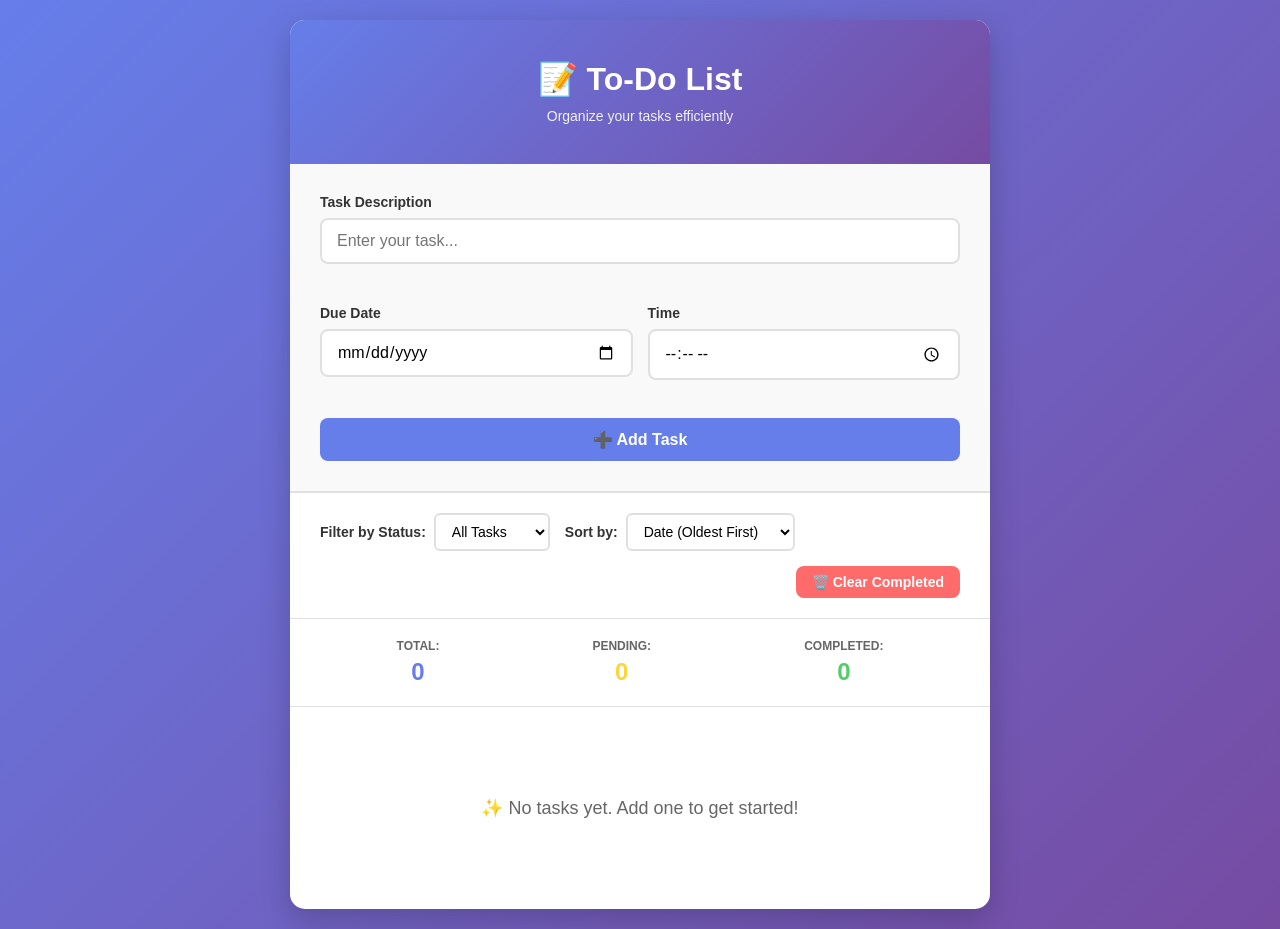
==== index.html @ 198cf1c5 "update" ====
<!DOCTYPE html>
<html lang="en">
<head>
    <meta charset="UTF-8">
    <meta name="viewport" content="width=device-width, initial-scale=1.0">
    <title>To-Do List App</title>
    <link rel="stylesheet" href="../css/style.css">
</head>
<body>
    <div class="container">
        <header class="header">
            <h1>📝 To-Do List</h1>
            <p class="subtitle">Organize your tasks efficiently</p>
        </header>
    
    <form id="todoForm" class="form-section">
            <div class="form-group">
                <label for="todoText">Task Description</label>
                <input 
                    type="text" 
                    id="todoText" 
                    placeholder="Enter your task..."
                    required
                    autocomplete="off"
                >
                <span class="error-message" id="textError"></span>
            </div>

            <div class="form-row">
                <div class="form-group">
                    <label for="todoDue">Due Date</label>
                    <input 
                        type="date" 
                        id="todoDue" 
                        required
                    >
                    <span class="error-message" id="dateError"></span>
                </div>

                <div class="form-group">
                    <label for="todoTime">Time</label>
                    <input 
                        type="time" 
                        id="todoTime" 
                        required
                    >
                    <span class="error-message" id="timeError"></span>
                </div>
            </div>

            <button type="submit" class="btn btn-primary">➕ Add Task</button>
        </form>

        <div class="filter-section">
            <div class="filter-group">
                <label for="filterStatus">Filter by Status:</label>
                <select id="filterStatus" class="filter-select">
                    <option value="all">All Tasks</option>
                    <option value="pending">Pending</option>
                    <option value="completed">Completed</option>
                </select>
            </div>

            <div class="filter-group">
                <label for="sortBy">Sort by:</label>
                <select id="sortBy" class="filter-select">
                    <option value="date-asc">Date (Oldest First)</option>
                    <option value="date-desc">Date (Newest First)</option>
                    <option value="name-asc">Name (A-Z)</option>
                    <option value="name-desc">Name (Z-A)</option>
                </select>
            </div>

            <button id="clearAllBtn" class="btn btn-danger btn-small">🗑️ Clear Completed</button>
        </div>


        <div class="stats-section">
            <div class="stat">
                <span class="stat-label">Total:</span>
                <span class="stat-value" id="totalCount">0</span>
            </div>
            <div class="stat">
                <span class="stat-label">Pending:</span>
                <span class="stat-value pending" id="pendingCount">0</span>
            </div>
            <div class="stat">
                <span class="stat-label">Completed:</span>
                <span class="stat-value completed" id="completedCount">0</span>
            </div>
        </div>

        <div class="list-container">
            <ul id="todoList" class="todo-list"></ul>
            <div id="emptyMessage" class="empty-message">
                <p>✨ No tasks yet. Add one to get started!</p>
            </div>
        </div>
    </div>

    <script src="script.js"></script>
</body>
</html>
---- css/style.css ----
* {
    margin: 0;
    padding: 0;
    box-sizing: border-box;
}

:root {
    --primary-color: #667eea;
    --primary-dark: #5568d3;
    --secondary-color: #764ba2;
    --danger-color: #ff6b6b;
    --danger-dark: #e63946;
    --success-color: #51cf66;
    --warning-color: #ffd43b;
    --light-bg: #f9f9f9;
    --border-color: #e0e0e0;
    --text-dark: #333;
    --text-light: #666;
    --shadow: 0 2px 8px rgba(0, 0, 0, 0.1);
    --shadow-lg: 0 10px 30px rgba(0, 0, 0, 0.2);
}

body {
    font-family: 'Segoe UI', Tahoma, Geneva, Verdana, sans-serif;
    background: linear-gradient(135deg, var(--primary-color) 0%, var(--secondary-color) 100%);
    min-height: 100vh;
    padding: 20px;
    color: var(--text-dark);
}

.container {
    max-width: 700px;
    margin: 0 auto;
    background: white;
    border-radius: 15px;
    box-shadow: var(--shadow-lg);
    overflow: hidden;
}

/* Header */
.header {
    background: linear-gradient(135deg, var(--primary-color) 0%, var(--secondary-color) 100%);
    color: white;
    padding: 40px 30px;
    text-align: center;
}

.header h1 {
    font-size: 32px;
    margin-bottom: 10px;
}

.subtitle {
    font-size: 14px;
    opacity: 0.9;
}

/* Form Section */
.form-section {
    padding: 30px;
    background: var(--light-bg);
    border-bottom: 2px solid var(--border-color);
}

.form-group {
    margin-bottom: 20px;
}

.form-group:last-child {
    margin-bottom: 0;
}

.form-row {
    display: grid;
    grid-template-columns: 1fr 1fr;
    gap: 15px;
}

.form-group label {
    display: block;
    margin-bottom: 8px;
    font-weight: 600;
    color: var(--text-dark);
    font-size: 14px;
}

.form-group input {
    width: 100%;
    padding: 12px 15px;
    border: 2px solid var(--border-color);
    border-radius: 8px;
    font-size: 16px;
    transition: all 0.3s;
    font-family: inherit;
}

.form-group input[type="time"] {
    cursor: pointer;
}

.form-group input:focus {
    outline: none;
    border-color: var(--primary-color);
    box-shadow: 0 0 0 3px rgba(102, 126, 234, 0.1);
}

.form-group input.error {
    border-color: var(--danger-color);
}

.error-message {
    display: block;
    color: var(--danger-color);
    font-size: 12px;
    margin-top: 5px;
    min-height: 16px;
}

/* Buttons */
.btn {
    padding: 12px 24px;
    border: none;
    border-radius: 8px;
    font-size: 16px;
    font-weight: 600;
    cursor: pointer;
    transition: all 0.3s;
    font-family: inherit;
    display: inline-block;
}

.btn-primary {
    width: 100%;
    background: var(--primary-color);
    color: white;
}

.btn-primary:hover {
    background: var(--primary-dark);
    transform: translateY(-2px);
    box-shadow: var(--shadow);
}

.btn-primary:active {
    transform: translateY(0);
}

.btn-danger {
    background: var(--danger-color);
    color: white;
}

.btn-danger:hover {
    background: var(--danger-dark);
}

.btn-small {
    padding: 8px 16px;
    font-size: 14px;
}

.btn-secondary {
    background: var(--success-color);
    color: white;
    padding: 8px 12px;
    font-size: 14px;
}

.btn-secondary:hover {
    opacity: 0.9;
}

/* Filter Section */
.filter-section {
    padding: 20px 30px;
    background: white;
    border-bottom: 1px solid var(--border-color);
    display: flex;
    gap: 15px;
    flex-wrap: wrap;
    align-items: center;
}

.filter-group {
    display: flex;
    align-items: center;
    gap: 8px;
}

.filter-group label {
    font-size: 14px;
    font-weight: 600;
    color: var(--text-dark);
    white-space: nowrap;
}

.filter-select {
    padding: 8px 12px;
    border: 2px solid var(--border-color);
    border-radius: 6px;
    font-size: 14px;
    background: white;
    cursor: pointer;
    transition: border-color 0.3s;
}

.filter-select:hover {
    border-color: var(--primary-color);
}

.filter-select:focus {
    outline: none;
    border-color: var(--primary-color);
}

#clearAllBtn {
    margin-left: auto;
}

/* Stats Section */
.stats-section {
    padding: 20px 30px;
    background: white;
    display: flex;
    justify-content: space-around;
    border-bottom: 1px solid var(--border-color);
}

.stat {
    text-align: center;
}

.stat-label {
    display: block;
    font-size: 12px;
    color: var(--text-light);
    font-weight: 600;
    margin-bottom: 5px;
    text-transform: uppercase;
}

.stat-value {
    display: block;
    font-size: 24px;
    font-weight: 700;
    color: var(--primary-color);
}

.stat-value.pending {
    color: var(--warning-color);
}

.stat-value.completed {
    color: var(--success-color);
}

/* List Container */
.list-container {
    padding: 30px;
    min-height: 200px;
}

.todo-list {
    list-style: none;
}

.todo-item {
    display: flex;
    align-items: center;
    gap: 12px;
    padding: 15px;
    background: var(--light-bg);
    border-radius: 8px;
    margin-bottom: 12px;
    transition: all 0.3s;
    border-left: 4px solid var(--primary-color);
}

.todo-item:hover {
    background: #f0f0f0;
    transform: translateX(5px);
    box-shadow: var(--shadow);
}

.todo-item.completed {
    opacity: 0.7;
    border-left-color: var(--success-color);
}

.todo-checkbox {
    width: 22px;
    height: 22px;
    cursor: pointer;
    accent-color: var(--primary-color);
    flex-shrink: 0;
}

.todo-item.completed .todo-checkbox {
    accent-color: var(--success-color);
}

.todo-content {
    flex: 1;
}

.todo-text {
    color: var(--text-dark);
    font-size: 16px;
    font-weight: 500;
    margin-bottom: 5px;
    word-break: break-word;
}

.todo-item.completed .todo-text {
    text-decoration: line-through;
    color: var(--text-light);
}

.todo-date {
    font-size: 13px;
    color: var(--text-light);
    display: flex;
    align-items: center;
    gap: 5px;
}

.todo-status {
    display: inline-block;
    padding: 4px 8px;
    border-radius: 4px;
    font-size: 12px;
    font-weight: 600;
    text-transform: uppercase;
}

.todo-item .todo-status {
    background: var(--warning-color);
    color: #333;
}

.todo-item.completed .todo-status {
    background: var(--success-color);
    color: white;
}

.todo-actions {
    display: flex;
    gap: 8px;
    flex-shrink: 0;
}

.btn-delete {
    padding: 6px 10px;
    background: var(--danger-color);
    color: white;
    border: none;
    border-radius: 5px;
    cursor: pointer;
    font-size: 13px;
    transition: all 0.3s;
    font-weight: 600;
}

.btn-delete:hover {
    background: var(--danger-dark);
    transform: scale(1.05);
}

/* Empty Message */
.empty-message {
    text-align: center;
    padding: 60px 20px;
    color: var(--text-light);
}

.empty-message p {
    font-size: 18px;
}

/* Responsive Design */
@media (max-width: 600px) {
    .container {
        border-radius: 10px;
    }

    .header {
        padding: 30px 20px;
    }

    .header h1 {
        font-size: 26px;
    }

    .form-section {
        padding: 20px;
    }

    .form-row {
        grid-template-columns: 1fr;
    }

    .filter-section {
        padding: 15px;
        flex-direction: column;
        align-items: stretch;
    }

    .filter-group {
        flex-direction: column;
        align-items: flex-start;
    }

    .filter-select {
        width: 100%;
    }

    #clearAllBtn {
        width: 100%;
        margin-left: 0;
    }

    .stats-section {
        padding: 15px;
        gap: 10px;
    }

    .list-container {
        padding: 20px;
    }

    .todo-item {
        flex-wrap: wrap;
    }

    .todo-actions {
        width: 100%;
        justify-content: flex-end;
    }
}

/* Animations */
@keyframes slideIn {
    from {
        opacity: 0;
        transform: translateY(-10px);
    }
    to {
        opacity: 1;
        transform: translateY(0);
    }
}

.todo-item {
    animation: slideIn 0.3s ease-out;
}
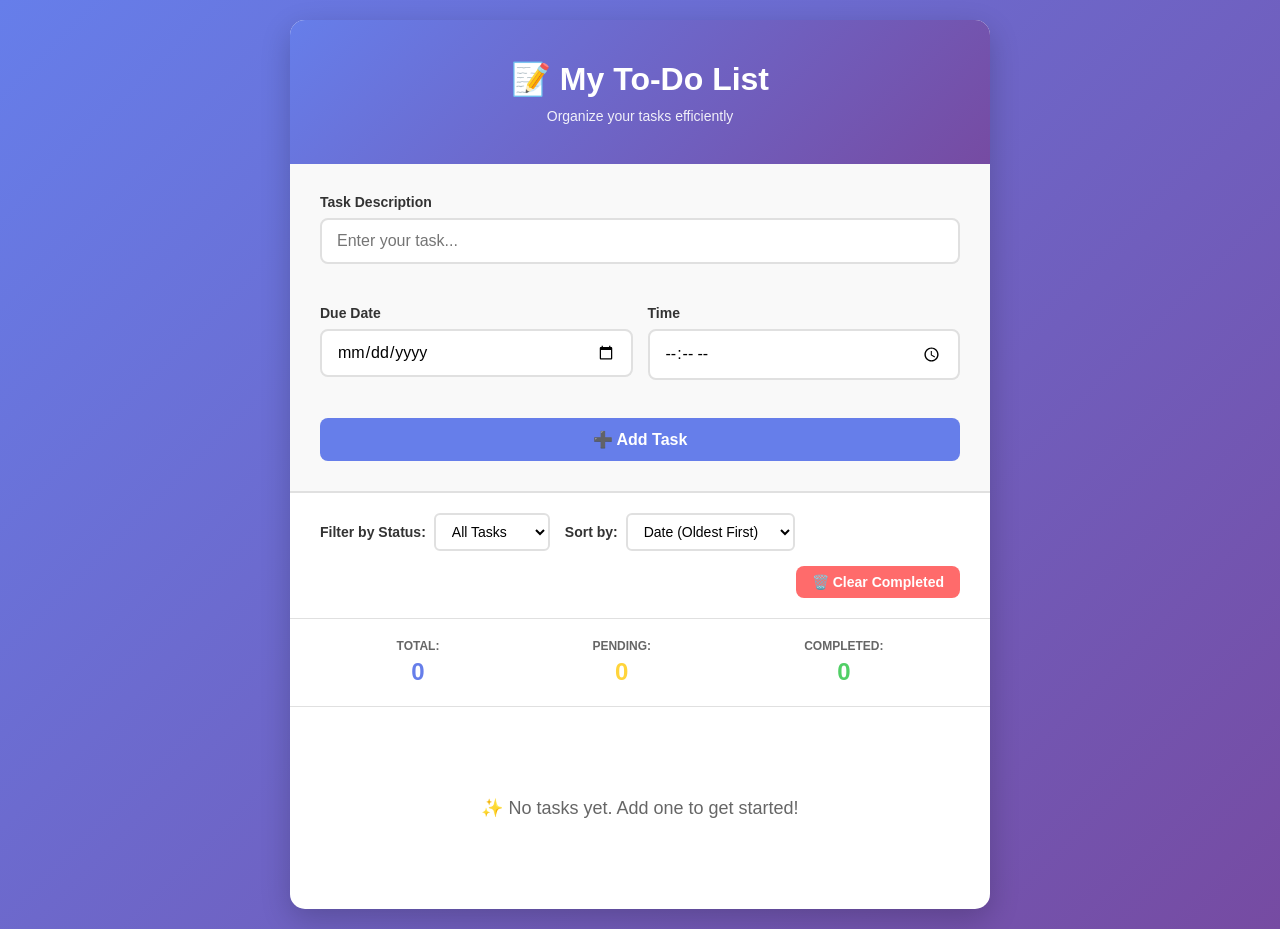
==== commit 170f2189: "Fix bug: Remove duplicate script tag in index.html to ensure CSS and JS load correctly" ====
--- a/index.html
+++ b/index.html
@@ -4,16 +4,18 @@
     <meta charset="UTF-8">
     <meta name="viewport" content="width=device-width, initial-scale=1.0">
     <title>To-Do List App</title>
-    <link rel="stylesheet" href="../css/style.css">
+    <link rel="stylesheet" href="css/style.css">
+    <script src="js/script.js"></script>
 </head>
 <body>
     <div class="container">
         <header class="header">
-            <h1>📝 To-Do List</h1>
+            <h1>📝 My To-Do List</h1>
             <p class="subtitle">Organize your tasks efficiently</p>
         </header>
-    
-    <form id="todoForm" class="form-section">
+
+        <!-- Form Input -->
+        <form id="todoForm" class="form-section">
             <div class="form-group">
                 <label for="todoText">Task Description</label>
                 <input 
@@ -51,6 +53,7 @@
             <button type="submit" class="btn btn-primary">➕ Add Task</button>
         </form>
 
+        <!-- Filter Section -->
         <div class="filter-section">
             <div class="filter-group">
                 <label for="filterStatus">Filter by Status:</label>
@@ -74,7 +77,7 @@
             <button id="clearAllBtn" class="btn btn-danger btn-small">🗑️ Clear Completed</button>
         </div>
 
-
+        <!-- Stats Section -->
         <div class="stats-section">
             <div class="stat">
                 <span class="stat-label">Total:</span>
@@ -90,6 +93,7 @@
             </div>
         </div>
 
+        <!-- To-Do List -->
         <div class="list-container">
             <ul id="todoList" class="todo-list"></ul>
             <div id="emptyMessage" class="empty-message">
@@ -97,7 +101,5 @@
             </div>
         </div>
     </div>
-
-    <script src="script.js"></script>
 </body>
 </html>
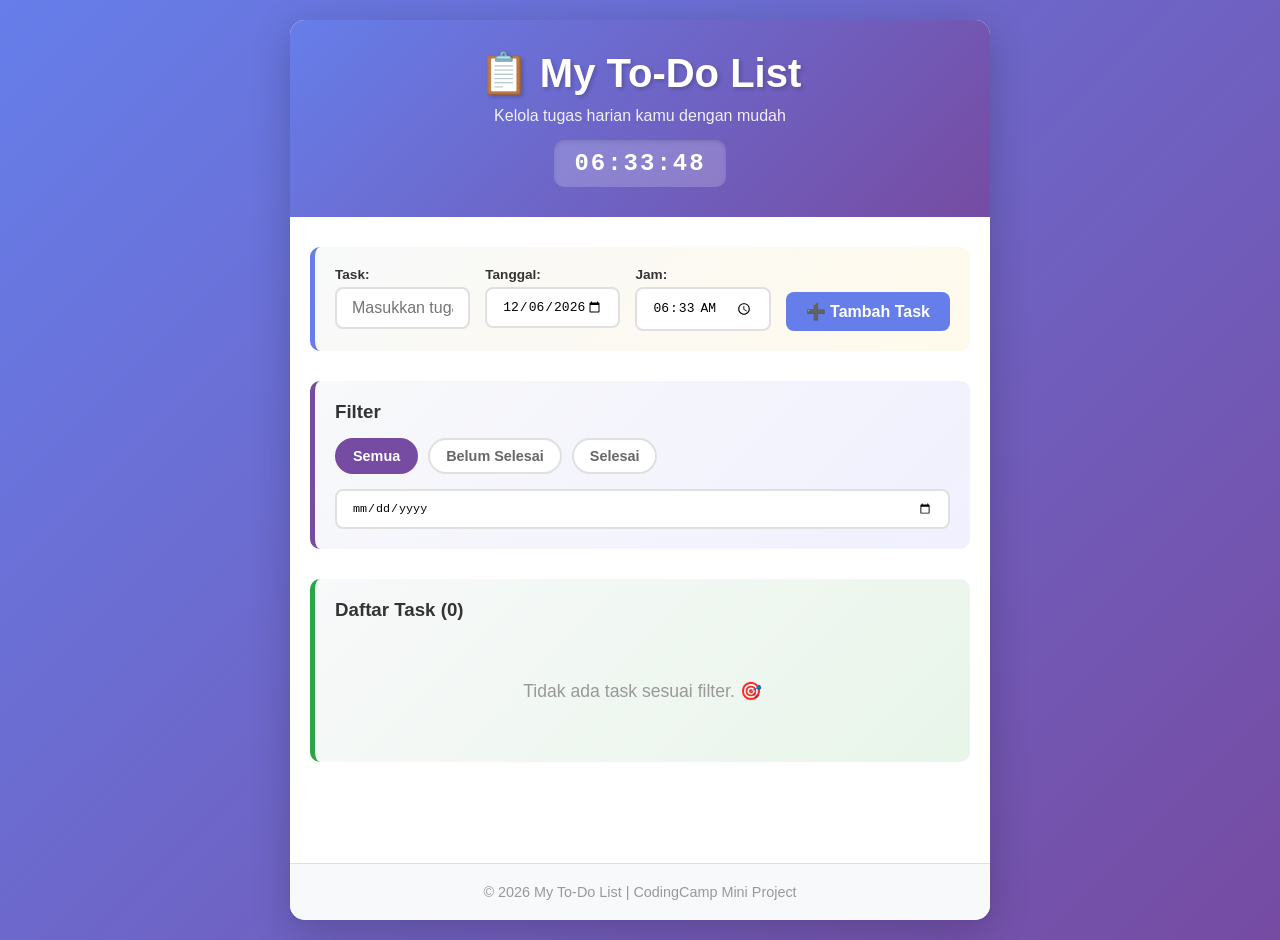
==== commit 524d85c2: "Merge branch and resolve conflicts" ====
--- a/index.html
+++ b/index.html
@@ -1,105 +1,85 @@
 <!DOCTYPE html>
-<html lang="en">
+<html lang="id">
 <head>
     <meta charset="UTF-8">
     <meta name="viewport" content="width=device-width, initial-scale=1.0">
-    <title>To-Do List App</title>
+    <title>My To-Do List</title>
     <link rel="stylesheet" href="css/style.css">
-    <script src="js/script.js"></script>
 </head>
 <body>
     <div class="container">
-        <header class="header">
-            <h1>📝 My To-Do List</h1>
-            <p class="subtitle">Organize your tasks efficiently</p>
+        <header>
+            <h1>📋 My To-Do List</h1>
+            <p>Kelola tugas harian kamu dengan mudah</p>
+            <div id="currentTime" class="current-time">00:00:00</div>
         </header>
 
-        <!-- Form Input -->
-        <form id="todoForm" class="form-section">
-            <div class="form-group">
-                <label for="todoText">Task Description</label>
+        <main>
+            <!-- Form Input -->
+            <section class="input-section">
+                <form id="todoForm">
+                    <div class="form-group">
+                        <label for="todoInput">Task:</label>
+                        <input 
+                            type="text" 
+                            id="todoInput" 
+                            placeholder="Masukkan tugas baru..."
+                            required
+                        >
+                    </div>
+
+                    <div class="form-group">
+                        <label for="todoDate">Tanggal:</label>
+                        <input 
+                            type="date" 
+                            id="todoDate" 
+                            required
+                        >
+                    </div>
+
+                    <div class="form-group">
+                        <label for="todoTime">Jam:</label>
+                        <input 
+                            type="time" 
+                            id="todoTime" 
+                            required
+                        >
+                    </div>
+
+                    <button type="submit" class="btn btn-add">➕ Tambah Task</button>
+                </form>
+            </section>
+
+            <!-- Filter Section -->
+            <section class="filter-section">
+                <h3>Filter</h3>
+                <div class="filter-buttons">
+                    <button class="filter-btn active" data-filter="all">Semua</button>
+                    <button class="filter-btn" data-filter="pending">Belum Selesai</button>
+                    <button class="filter-btn" data-filter="completed">Selesai</button>
+                </div>
                 <input 
-                    type="text" 
-                    id="todoText" 
-                    placeholder="Enter your task..."
-                    required
-                    autocomplete="off"
+                    type="date" 
+                    id="filterDate" 
+                    class="filter-date" 
+                    placeholder="Filter berdasarkan tanggal"
                 >
-                <span class="error-message" id="textError"></span>
-            </div>
+            </section>
 
-            <div class="form-row">
-                <div class="form-group">
-                    <label for="todoDue">Due Date</label>
-                    <input 
-                        type="date" 
-                        id="todoDue" 
-                        required
-                    >
-                    <span class="error-message" id="dateError"></span>
+            <!-- To-Do List Display -->
+            <section class="todo-list-section">
+                <h3>Daftar Task (<span id="taskCount">0</span>)</h3>
+                <div id="todoList" class="todo-list">
+                    <p class="empty-message">Belum ada task. Mulai tambah task sekarang! 🎯</p>
                 </div>
+            </section>
+        </main>
 
-                <div class="form-group">
-                    <label for="todoTime">Time</label>
-                    <input 
-                        type="time" 
-                        id="todoTime" 
-                        required
-                    >
-                    <span class="error-message" id="timeError"></span>
-                </div>
-            </div>
+        <footer>
+            <p>&copy; 2026 My To-Do List | CodingCamp Mini Project</p>
+        </footer>
+    </div>
 
-            <button type="submit" class="btn btn-primary">➕ Add Task</button>
-        </form>
-
-        <!-- Filter Section -->
-        <div class="filter-section">
-            <div class="filter-group">
-                <label for="filterStatus">Filter by Status:</label>
-                <select id="filterStatus" class="filter-select">
-                    <option value="all">All Tasks</option>
-                    <option value="pending">Pending</option>
-                    <option value="completed">Completed</option>
-                </select>
-            </div>
-
-            <div class="filter-group">
-                <label for="sortBy">Sort by:</label>
-                <select id="sortBy" class="filter-select">
-                    <option value="date-asc">Date (Oldest First)</option>
-                    <option value="date-desc">Date (Newest First)</option>
-                    <option value="name-asc">Name (A-Z)</option>
-                    <option value="name-desc">Name (Z-A)</option>
-                </select>
-            </div>
-
-            <button id="clearAllBtn" class="btn btn-danger btn-small">🗑️ Clear Completed</button>
-        </div>
-
-        <!-- Stats Section -->
-        <div class="stats-section">
-            <div class="stat">
-                <span class="stat-label">Total:</span>
-                <span class="stat-value" id="totalCount">0</span>
-            </div>
-            <div class="stat">
-                <span class="stat-label">Pending:</span>
-                <span class="stat-value pending" id="pendingCount">0</span>
-            </div>
-            <div class="stat">
-                <span class="stat-label">Completed:</span>
-                <span class="stat-value completed" id="completedCount">0</span>
-            </div>
-        </div>
-
-        <!-- To-Do List -->
-        <div class="list-container">
-            <ul id="todoList" class="todo-list"></ul>
-            <div id="emptyMessage" class="empty-message">
-                <p>✨ No tasks yet. Add one to get started!</p>
-            </div>
-        </div>
-    </div>
+    <script src="js/script.js"></script>
 </body>
 </html>
--- a/css/style.css
+++ b/css/style.css
@@ -1,31 +1,18 @@
+/* ============================================
+   GLOBAL STYLES
+   ============================================ */
+
 * {
     margin: 0;
     padding: 0;
     box-sizing: border-box;
 }
 
-:root {
-    --primary-color: #667eea;
-    --primary-dark: #5568d3;
-    --secondary-color: #764ba2;
-    --danger-color: #ff6b6b;
-    --danger-dark: #e63946;
-    --success-color: #51cf66;
-    --warning-color: #ffd43b;
-    --light-bg: #f9f9f9;
-    --border-color: #e0e0e0;
-    --text-dark: #333;
-    --text-light: #666;
-    --shadow: 0 2px 8px rgba(0, 0, 0, 0.1);
-    --shadow-lg: 0 10px 30px rgba(0, 0, 0, 0.2);
-}
-
 body {
     font-family: 'Segoe UI', Tahoma, Geneva, Verdana, sans-serif;
-    background: linear-gradient(135deg, var(--primary-color) 0%, var(--secondary-color) 100%);
+    background: linear-gradient(135deg, #667eea 0%, #764ba2 100%);
     min-height: 100vh;
     padding: 20px;
-    color: var(--text-dark);
 }
 
 .container {
@@ -33,270 +20,261 @@
     margin: 0 auto;
     background: white;
     border-radius: 15px;
-    box-shadow: var(--shadow-lg);
+    box-shadow: 0 10px 40px rgba(0, 0, 0, 0.2);
     overflow: hidden;
-}
-
-/* Header */
-.header {
-    background: linear-gradient(135deg, var(--primary-color) 0%, var(--secondary-color) 100%);
+    display: flex;
+    flex-direction: column;
+    min-height: 100vh;
+}
+
+/* ============================================
+   HEADER
+   ============================================ */
+
+header {
+    background: linear-gradient(135deg, #667eea 0%, #764ba2 100%);
     color: white;
-    padding: 40px 30px;
+    padding: 30px 20px;
     text-align: center;
-}
-
-.header h1 {
-    font-size: 32px;
+    position: relative;
+}
+
+header h1 {
+    font-size: 2.5em;
     margin-bottom: 10px;
-}
-
-.subtitle {
-    font-size: 14px;
+    text-shadow: 2px 2px 4px rgba(0, 0, 0, 0.2);
+}
+
+header p {
+    font-size: 1em;
     opacity: 0.9;
+    margin-bottom: 15px;
+}
+
+.current-time {
+    font-size: 1.5em;
+    font-weight: bold;
+    font-family: 'Courier New', monospace;
+    background: rgba(255, 255, 255, 0.2);
+    padding: 10px 20px;
+    border-radius: 10px;
+    display: inline-block;
+    letter-spacing: 2px;
+    box-shadow: inset 0 2px 4px rgba(0, 0, 0, 0.1);
+}
+
+/* ============================================
+   MAIN CONTENT
+   ============================================ */
+
+main {
+    flex: 1;
+    padding: 30px 20px;
 }
 
 /* Form Section */
-.form-section {
-    padding: 30px;
-    background: var(--light-bg);
-    border-bottom: 2px solid var(--border-color);
+.input-section {
+    margin-bottom: 30px;
+    padding: 20px;
+    background: linear-gradient(135deg, #f8f9fa 0%, #fffaeb 100%);
+    border-radius: 10px;
+    border-left: 5px solid #667eea;
+}
+
+#todoForm {
+    display: flex;
+    gap: 15px;
+    flex-wrap: wrap;
 }
 
 .form-group {
-    margin-bottom: 20px;
-}
-
-.form-group:last-child {
-    margin-bottom: 0;
-}
-
-.form-row {
-    display: grid;
-    grid-template-columns: 1fr 1fr;
-    gap: 15px;
+    flex: 1;
+    min-width: 120px;
+    display: flex;
+    flex-direction: column;
 }
 
 .form-group label {
-    display: block;
-    margin-bottom: 8px;
-    font-weight: 600;
-    color: var(--text-dark);
-    font-size: 14px;
+    font-size: 0.85em;
+    color: #333;
+    font-weight: 600;
+    margin-bottom: 5px;
 }
 
 .form-group input {
-    width: 100%;
-    padding: 12px 15px;
-    border: 2px solid var(--border-color);
+    padding: 10px 15px;
+    border: 2px solid #e0e0e0;
     border-radius: 8px;
-    font-size: 16px;
+    font-size: 1em;
     transition: all 0.3s;
-    font-family: inherit;
-}
-
-.form-group input[type="time"] {
-    cursor: pointer;
 }
 
 .form-group input:focus {
     outline: none;
-    border-color: var(--primary-color);
-    box-shadow: 0 0 0 3px rgba(102, 126, 234, 0.1);
-}
-
-.form-group input.error {
-    border-color: var(--danger-color);
-}
-
-.error-message {
-    display: block;
-    color: var(--danger-color);
-    font-size: 12px;
-    margin-top: 5px;
-    min-height: 16px;
-}
-
-/* Buttons */
+    border-color: #667eea;
+    box-shadow: 0 0 5px rgba(102, 126, 234, 0.3);
+}
+
 .btn {
-    padding: 12px 24px;
+    padding: 10px 20px;
     border: none;
     border-radius: 8px;
-    font-size: 16px;
+    font-size: 1em;
     font-weight: 600;
     cursor: pointer;
     transition: all 0.3s;
-    font-family: inherit;
-    display: inline-block;
-}
-
-.btn-primary {
-    width: 100%;
-    background: var(--primary-color);
+    align-self: flex-end;
+}
+
+.btn-add {
+    background: #667eea;
     color: white;
-}
-
-.btn-primary:hover {
-    background: var(--primary-dark);
+    flex: 0 0 auto;
+}
+
+.btn-add:hover {
+    background: #5568d3;
     transform: translateY(-2px);
-    box-shadow: var(--shadow);
-}
-
-.btn-primary:active {
+    box-shadow: 0 5px 15px rgba(102, 126, 234, 0.4);
+}
+
+.btn-add:active {
     transform: translateY(0);
-}
-
-.btn-danger {
-    background: var(--danger-color);
-    color: white;
-}
-
-.btn-danger:hover {
-    background: var(--danger-dark);
-}
-
-.btn-small {
-    padding: 8px 16px;
-    font-size: 14px;
-}
-
-.btn-secondary {
-    background: var(--success-color);
-    color: white;
-    padding: 8px 12px;
-    font-size: 14px;
-}
-
-.btn-secondary:hover {
-    opacity: 0.9;
 }
 
 /* Filter Section */
 .filter-section {
-    padding: 20px 30px;
+    margin-bottom: 30px;
+    padding: 20px;
+    background: linear-gradient(135deg, #f8f9fa 0%, #f0f0ff 100%);
+    border-radius: 10px;
+    border-left: 5px solid #764ba2;
+}
+
+.filter-section h3 {
+    margin-bottom: 15px;
+    color: #333;
+}
+
+.filter-buttons {
+    display: flex;
+    gap: 10px;
+    margin-bottom: 15px;
+    flex-wrap: wrap;
+}
+
+.filter-btn {
+    padding: 8px 16px;
+    border: 2px solid #e0e0e0;
     background: white;
-    border-bottom: 1px solid var(--border-color);
-    display: flex;
-    gap: 15px;
-    flex-wrap: wrap;
-    align-items: center;
-}
-
-.filter-group {
-    display: flex;
-    align-items: center;
-    gap: 8px;
-}
-
-.filter-group label {
-    font-size: 14px;
-    font-weight: 600;
-    color: var(--text-dark);
-    white-space: nowrap;
-}
-
-.filter-select {
-    padding: 8px 12px;
-    border: 2px solid var(--border-color);
-    border-radius: 6px;
-    font-size: 14px;
-    background: white;
+    border-radius: 20px;
     cursor: pointer;
+    font-size: 0.9em;
+    font-weight: 600;
+    color: #666;
+    transition: all 0.3s;
+}
+
+.filter-btn:hover {
+    border-color: #764ba2;
+    color: #764ba2;
+}
+
+.filter-btn.active {
+    background: #764ba2;
+    color: white;
+    border-color: #764ba2;
+}
+
+.filter-date {
+    width: 100%;
+    padding: 10px 15px;
+    border: 2px solid #e0e0e0;
+    border-radius: 8px;
+    font-size: 0.9em;
     transition: border-color 0.3s;
 }
 
-.filter-select:hover {
-    border-color: var(--primary-color);
-}
-
-.filter-select:focus {
+.filter-date:focus {
     outline: none;
-    border-color: var(--primary-color);
-}
-
-#clearAllBtn {
-    margin-left: auto;
-}
-
-/* Stats Section */
-.stats-section {
-    padding: 20px 30px;
-    background: white;
-    display: flex;
-    justify-content: space-around;
-    border-bottom: 1px solid var(--border-color);
-}
-
-.stat {
-    text-align: center;
-}
-
-.stat-label {
-    display: block;
-    font-size: 12px;
-    color: var(--text-light);
-    font-weight: 600;
-    margin-bottom: 5px;
-    text-transform: uppercase;
-}
-
-.stat-value {
-    display: block;
-    font-size: 24px;
-    font-weight: 700;
-    color: var(--primary-color);
-}
-
-.stat-value.pending {
-    color: var(--warning-color);
-}
-
-.stat-value.completed {
-    color: var(--success-color);
-}
-
-/* List Container */
-.list-container {
-    padding: 30px;
-    min-height: 200px;
+    border-color: #764ba2;
+}
+
+/* To-Do List Section */
+.todo-list-section {
+    padding: 20px;
+    background: linear-gradient(135deg, #f8f9fa 0%, #e8f5e9 100%);
+    border-radius: 10px;
+    border-left: 5px solid #28a745;
+}
+
+.todo-list-section h3 {
+    margin-bottom: 20px;
+    color: #333;
 }
 
 .todo-list {
-    list-style: none;
-}
-
+    display: flex;
+    flex-direction: column;
+    gap: 12px;
+}
+
+/* To-Do Item */
 .todo-item {
     display: flex;
     align-items: center;
     gap: 12px;
     padding: 15px;
-    background: var(--light-bg);
+    background: linear-gradient(135deg, #ffffff 0%, #f9f9ff 100%);
     border-radius: 8px;
-    margin-bottom: 12px;
+    border-left: 4px solid #667eea;
+    border-right: 2px solid #e8e8ff;
+    box-shadow: 0 2px 8px rgba(102, 126, 234, 0.15);
     transition: all 0.3s;
-    border-left: 4px solid var(--primary-color);
+    animation: slideIn 0.3s ease-out;
+}
+
+@keyframes slideIn {
+    from {
+        opacity: 0;
+        transform: translateX(-20px);
+    }
+    to {
+        opacity: 1;
+        transform: translateX(0);
+    }
 }
 
 .todo-item:hover {
-    background: #f0f0f0;
+    box-shadow: 0 6px 16px rgba(102, 126, 234, 0.25);
     transform: translateX(5px);
-    box-shadow: var(--shadow);
+    border-right-color: #667eea;
 }
 
 .todo-item.completed {
-    opacity: 0.7;
-    border-left-color: var(--success-color);
+    border-left-color: #28a745;
+    background: linear-gradient(135deg, #f0f7f0 0%, #e8f5e9 100%);
+    box-shadow: 0 2px 8px rgba(40, 167, 69, 0.15);
+}
+
+.todo-item.completed:hover {
+    box-shadow: 0 6px 16px rgba(40, 167, 69, 0.25);
+}
+
+.todo-item.completed .todo-text {
+    text-decoration: line-through;
+    color: #999;
 }
 
 .todo-checkbox {
-    width: 22px;
-    height: 22px;
+    width: 20px;
+    height: 20px;
     cursor: pointer;
-    accent-color: var(--primary-color);
-    flex-shrink: 0;
+    accent-color: #667eea;
 }
 
 .todo-item.completed .todo-checkbox {
-    accent-color: var(--success-color);
+    accent-color: #28a745;
 }
 
 .todo-content {
@@ -304,152 +282,127 @@
 }
 
 .todo-text {
-    color: var(--text-dark);
-    font-size: 16px;
+    font-size: 1em;
+    color: #333;
     font-weight: 500;
     margin-bottom: 5px;
     word-break: break-word;
 }
 
-.todo-item.completed .todo-text {
-    text-decoration: line-through;
-    color: var(--text-light);
-}
-
 .todo-date {
-    font-size: 13px;
-    color: var(--text-light);
-    display: flex;
-    align-items: center;
-    gap: 5px;
+    font-size: 0.85em;
+    color: #666;
+    font-weight: 500;
+}
+
+.todo-time {
+    font-size: 0.85em;
+    color: #764ba2;
+    font-weight: 600;
+    margin-left: 10px;
+    display: inline-block;
 }
 
 .todo-status {
-    display: inline-block;
-    padding: 4px 8px;
-    border-radius: 4px;
-    font-size: 12px;
-    font-weight: 600;
-    text-transform: uppercase;
-}
-
-.todo-item .todo-status {
-    background: var(--warning-color);
-    color: #333;
-}
-
-.todo-item.completed .todo-status {
-    background: var(--success-color);
-    color: white;
-}
-
-.todo-actions {
-    display: flex;
-    gap: 8px;
-    flex-shrink: 0;
+    font-size: 0.75em;
+    padding: 4px 10px;
+    border-radius: 12px;
+    font-weight: 600;
+    white-space: nowrap;
+}
+
+.todo-status.pending {
+    background: #fff3cd;
+    color: #856404;
+}
+
+.todo-status.completed {
+    background: #d4edda;
+    color: #155724;
 }
 
 .btn-delete {
-    padding: 6px 10px;
-    background: var(--danger-color);
+    padding: 6px 12px;
+    background: #dc3545;
     color: white;
     border: none;
-    border-radius: 5px;
+    border-radius: 6px;
     cursor: pointer;
-    font-size: 13px;
+    font-weight: 600;
     transition: all 0.3s;
-    font-weight: 600;
+    font-size: 0.9em;
 }
 
 .btn-delete:hover {
-    background: var(--danger-dark);
+    background: #c82333;
     transform: scale(1.05);
+}
+
+.btn-delete:active {
+    transform: scale(0.98);
 }
 
 /* Empty Message */
 .empty-message {
     text-align: center;
-    padding: 60px 20px;
-    color: var(--text-light);
-}
-
-.empty-message p {
-    font-size: 18px;
-}
-
-/* Responsive Design */
+    color: #999;
+    padding: 40px 20px;
+    font-size: 1.1em;
+}
+
+/* ============================================
+   FOOTER
+   ============================================ */
+
+footer {
+    background: #f8f9fa;
+    padding: 20px;
+    text-align: center;
+    color: #999;
+    font-size: 0.9em;
+    border-top: 1px solid #e0e0e0;
+}
+
+/* ============================================
+   RESPONSIVE DESIGN
+   ============================================ */
+
 @media (max-width: 600px) {
-    .container {
-        border-radius: 10px;
-    }
-
-    .header {
-        padding: 30px 20px;
-    }
-
-    .header h1 {
-        font-size: 26px;
-    }
-
-    .form-section {
-        padding: 20px;
-    }
-
-    .form-row {
-        grid-template-columns: 1fr;
-    }
-
-    .filter-section {
-        padding: 15px;
+    header h1 {
+        font-size: 1.8em;
+    }
+
+    main {
+        padding: 20px 15px;
+    }
+
+    #todoForm {
         flex-direction: column;
-        align-items: stretch;
-    }
-
-    .filter-group {
+    }
+
+    .btn-add {
+        align-self: stretch;
+    }
+
+    .filter-buttons {
+        flex-direction: column;
+    }
+
+    .filter-btn {
+        flex: 1;
+    }
+
+    .todo-item {
         flex-direction: column;
         align-items: flex-start;
     }
 
-    .filter-select {
+    .todo-status {
+        margin-top: 10px;
+    }
+
+    .btn-delete {
+        margin-top: 10px;
         width: 100%;
     }
-
-    #clearAllBtn {
-        width: 100%;
-        margin-left: 0;
-    }
-
-    .stats-section {
-        padding: 15px;
-        gap: 10px;
-    }
-
-    .list-container {
-        padding: 20px;
-    }
-
-    .todo-item {
-        flex-wrap: wrap;
-    }
-
-    .todo-actions {
-        width: 100%;
-        justify-content: flex-end;
-    }
-}
-
-/* Animations */
-@keyframes slideIn {
-    from {
-        opacity: 0;
-        transform: translateY(-10px);
-    }
-    to {
-        opacity: 1;
-        transform: translateY(0);
-    }
-}
-
-.todo-item {
-    animation: slideIn 0.3s ease-out;
-}
+}
